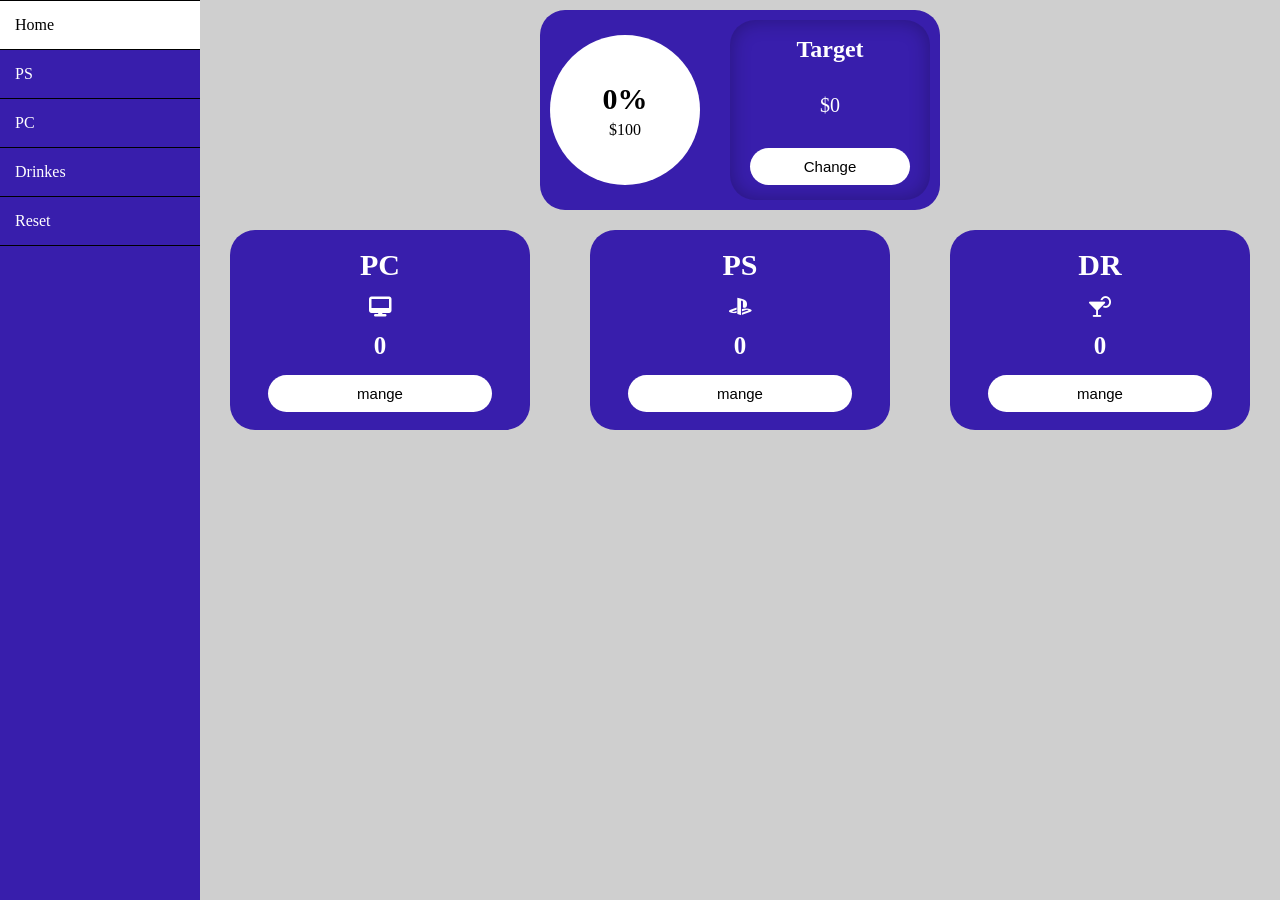
==== index.html @ fc033c26 "Createing system to mange Pc and ps and mony" ====
<!DOCTYPE html>
<html lang="en">

<head>
    <meta charset="UTF-8">
    <meta name="viewport" content="width=device-width, initial-scale=1.0">
    <title>System</title>
    <link rel="stylesheet" href="https://cdnjs.cloudflare.com/ajax/libs/font-awesome/6.5.1/css/all.min.css" />
    <link rel="stylesheet" href="style.css">
</head>

<body>

    <main>
        <nav>
            <ul>
                <li class="Home">Home</li>
                <li>PS</li>
                <li>PC</li>
                <li>Drinkes</li>
                <li>Reset</li>
            </ul>
        </nav>
        <!-- section 1 -->
        <section class="se-1">
            <div class="se-1-d-trget">
                <div class="target-circle ">
                    <p class="target-percint"></p>
                    <p id="Prosses-Target-Number"></p>
                </div>
                <div class="target-ope">
                    <h1>Target</h1>
                    <p id="TargetNumber"></p>
                    <button class="btn-Target" onclick="openPopupTarget()">Change</button>
                </div>
            </div>
            <div class="popup-target">
                <div class="popup-target-header">
                    <button class="btn-Target-popup-Exit" onclick="popupExit()">x</button>
                    <h2>Target</h2>
                </div>
                <input type="number" placeholder="Type Valid Number"  maxlength="0">
                <div class="popup-number-group">
                    <button class="popup-number"  value="9">9</button>
                    <button class="popup-number"  value="8">8</button>
                    <button class="popup-number"  value="7">7</button>
                    <button class="popup-number"  value="6">6</button>
                    <button class="popup-number"  value="5">5</button>
                    <button class="popup-number"  value="4">4</button>
                    <button class="popup-number"  value="3">3</button>
                    <button class="popup-number"  value="2">2</button>
                    <button class="popup-number"  value="1">1</button>
                    <button class="popup-btn-delete" >></button>
                    <button class="popup-number"  value="0">0</button>
                    <button class="popup-btn-delete-all" >C</button>
                </div>
                <button class="btn-Set-Target">Set Target</button>
            </div>
            <!-- div-2 -->
            <!-- <div class="se-1-d-trget">
                <div class="target-circle">
                    <p class="target-percint">70%</p>
                    <p id="Prosses-Target-Number">$5000</p>
                </div>
                <div class="target-ope">
                    <h1>Target</h1>
                    <p id="TargetNumber">$7000</p>
                    <button class="btn-Target">Change</button>
                </div>
            </div> -->

            <!-- section 2 -->
        </section>
        <section class="se-2">
            <div class="se-2-d-1 div-control">
                <h1>PC</h1>
                <i class="fa-solid fa-desktop"></i>
                <p>0</p>
                <button class="btn-mange">mange</button>
            </div>
            <div class="se-2-d-2 div-control">
                <h1>PS</h1>
                <i class="fa-brands fa-playstation"></i>
                <p>0</p>
                <button class="btn-mange">mange</button>
            </div>
            <div class="se-2-d-3 div-control">
                <h1>DR</h1>
                <i class="fa-solid fa-martini-glass-citrus"></i>
                <p>0</p>
                <button class="btn-mange">mange</button>
            </div>

        </section>

    </main>
</body>
<script src="script.js"></script>

</html>
---- style.css ----
* {
  margin: 0;
  padding: 0;
  box-sizing: border-box;
}
body {
  background-color: var(--bodyBac);
  color: #fff;
}
:root {
  --mainBac: rgb(56, 30, 172);
  --bodyBac: rgb(207, 207, 207);
  --mainBorder: 25px;
}
section {
  margin-left: 200px;
}
button {
  width: 80%;
  padding: 10px;
  font-size: 15px;
  border: none;
  background-color: #fff;
  border-radius: var(--mainBorder);
}
button:hover {
  cursor: pointer;
}
nav {
  width: 200px;
  height: 100%;
  background-color: var(--mainBac);
  position: fixed;
  /* opacity: 0; */
}
ul li {
  list-style: none;
  color: #fff;
  padding: 15px;
  transition: ease-in-out 0.5s;
  border-top: 0.3px solid black;
}

ul li:last-child {
  border-bottom: 0.3px solid black;
}
ul li:hover,
.Home {
  background-color: #fff;
  color: black;
  cursor: pointer;
}

.se-1,
.se-2 {
  height: auto;
  display: flex;
  justify-content: space-around;
  flex-wrap: wrap;
}
.se-1-d-trget {
  width: 400px;
  height: 200px;
  margin: 10px;
  padding: 10px;
  display: flex;
  justify-content: space-between;
  align-content: center;
  align-items: center;
  border-radius: var(--mainBorder);
  background-color: var(--mainBac);
}

.target-circle {
  width: 150px;
  height: 150px;
  border-radius: 50%;
  background-color: #fff;
  color: black;
  text-align: center;
  align-content: center;
}
.target-percint {
  font-size: 30px;
  font-weight: 800;
  margin-bottom: 5px;
}
.target-ope {
  width: 200px;
  height: 100%;
  border-radius: var(--mainBorder);
  box-shadow: inset 0px 0px 20px 0px rgba(0, 0, 0, 0.288);
  text-align: center;
  align-content: center;
  align-items: center;
  display: flex;
  flex-direction: column;
  justify-content: space-around;
}
.target-ope p {
  font-size: 20px;
}
.btn-Target {
}
/* float target changer */
.popup-target {
  position: fixed;
  bottom: 28%;
  background-color: gainsboro;
  width: 150px;
  direction: rtl;
  border: solid 1px black;
  height: auto;
  display: flex;
  flex-direction: column;
  justify-content: space-between;
  align-items: start;
  text-align: center;
  opacity: 0;
    pointer-events: none;
  transition: ease-in-out 0.5s all;
  box-shadow:  0px 10px 40px 0px black;
}
.popup-target-header{
    width: 100%;
    display: flex;
    justify-content: space-between;
    align-content: center;
    align-items: center;
    padding-left:15px;
    color: black;
}

.btn-Target-popup-Exit {
  border-radius: 0px;
  width: 40px;
  height: 40px;
  background-color: red;
  color: #fff;
}
.popup-target input {
  width: 100%;
  padding: 10px;
border: none;
text-align: end;
}
.popup-number-group {
  width: 100%;
  padding: 5px;
  background-color: gainsboro;
}
.popup-number-group button{
  width: 40px;
  height: 40px;
  border-radius: 50%;
  transition: ease-in-out 0.5s all;
}
.popup-number:hover {
  background-color: black;
  color: #fff;
}
.btn-Set-Target {
  width: 100%;
  border-radius: 0px;
  transition: all 0.5s ease-in-out;
}
.btn-Set-Target:hover {
  background: black;
  color: #fff;
}
/* section 2 */
.div-control {
  width: 300px;
  height: 200px;
  margin: 10px;
  padding: 10px;
  font-size: 20px;
  font-weight: 600;
  border-radius: var(--mainBorder);
  background-color: var(--mainBac);
  display: flex;
  justify-content: space-around;
  flex-direction: column;
  text-align: center;
  align-items: center;
  align-content: center;
}
.div-control p {
  font-size: 25px;
}

.btn-mange {
}
/* Media */
@media (max-width: 745px) {
  nav {
    display: none;
  }
  section {
    margin: 0;
  }
}
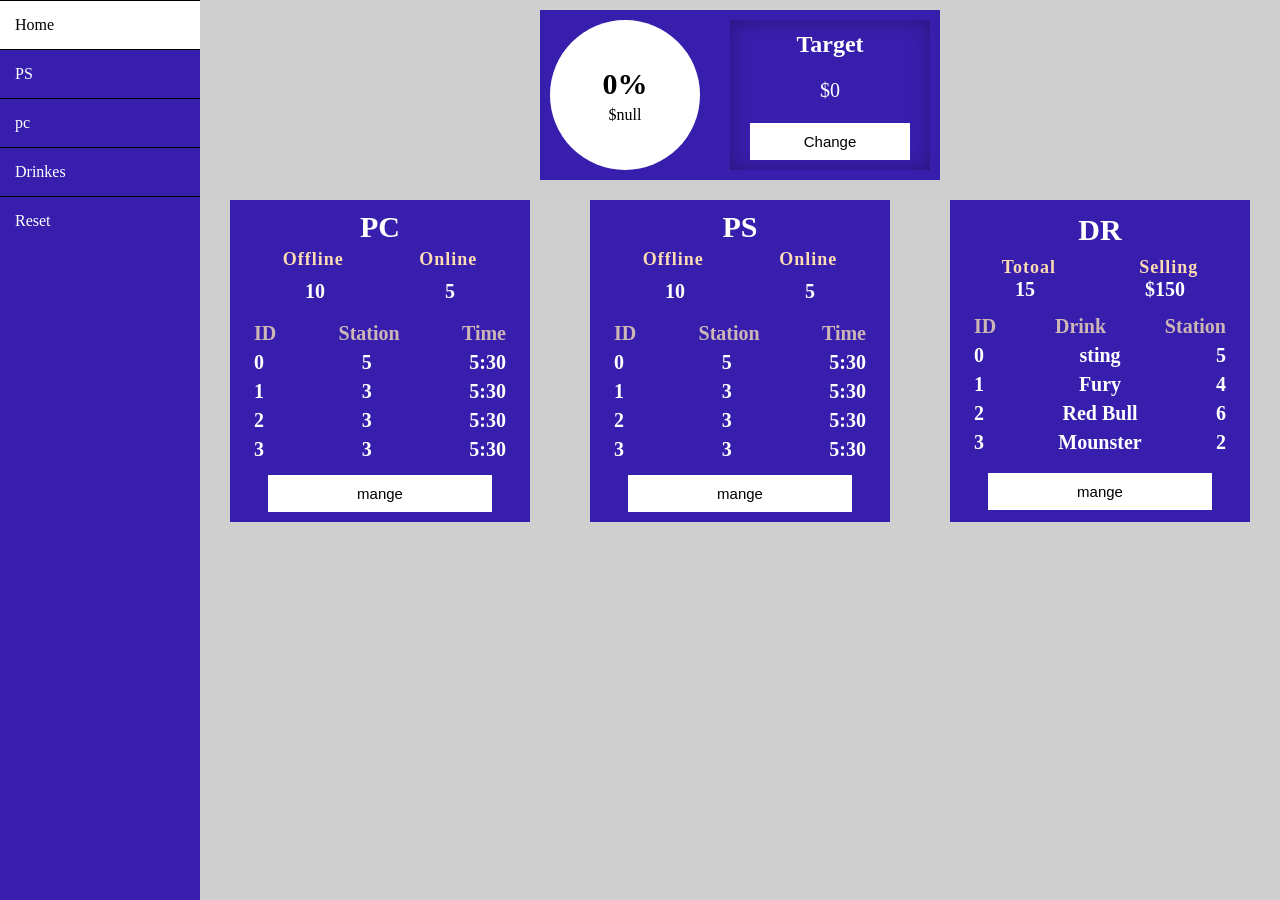
==== commit 4237a9e8: "Refactor HTML structure, enhance CSS styles, and update JavaScript functionality for improved user i" ====
--- a/index.html
+++ b/index.html
@@ -5,7 +5,7 @@
     <meta charset="UTF-8">
     <meta name="viewport" content="width=device-width, initial-scale=1.0">
     <title>System</title>
-    <link rel="stylesheet" href="https://cdnjs.cloudflare.com/ajax/libs/font-awesome/6.5.1/css/all.min.css" />
+    <!-- <link rel="stylesheet" href="https://cdnjs.cloudflare.com/ajax/libs/font-awesome/6.5.1/css/all.min.css" /> -->
     <link rel="stylesheet" href="style.css">
 </head>
 
@@ -14,13 +14,14 @@
     <main>
         <nav>
             <ul>
-                <li class="Home">Home</li>
-                <li>PS</li>
-                <li>PC</li>
-                <li>Drinkes</li>
-                <li>Reset</li>
+                <a><li class="active-nav">Home</li></a>
+                <a href="#"><li>PS</li></a>
+                <a href="pags/pc.html" target="_blank"><li>pc</li></a>
+                <a href="#"><li>Drinkes</li></a>
+                <a href="#"><li>Reset</li></a>
             </ul>
         </nav>
+
         <!-- section 1 -->
         <section class="se-1">
             <div class="se-1-d-trget">
@@ -39,20 +40,20 @@
                     <button class="btn-Target-popup-Exit" onclick="popupExit()">x</button>
                     <h2>Target</h2>
                 </div>
-                <input type="number" placeholder="Type Valid Number"  maxlength="0">
+                <input type="number" placeholder="Type Valid Number" maxlength="0">
                 <div class="popup-number-group">
-                    <button class="popup-number"  value="9">9</button>
-                    <button class="popup-number"  value="8">8</button>
-                    <button class="popup-number"  value="7">7</button>
-                    <button class="popup-number"  value="6">6</button>
-                    <button class="popup-number"  value="5">5</button>
-                    <button class="popup-number"  value="4">4</button>
-                    <button class="popup-number"  value="3">3</button>
-                    <button class="popup-number"  value="2">2</button>
-                    <button class="popup-number"  value="1">1</button>
-                    <button class="popup-btn-delete" >></button>
-                    <button class="popup-number"  value="0">0</button>
-                    <button class="popup-btn-delete-all" >C</button>
+                    <button class="popup-number" value="9">9</button>
+                    <button class="popup-number" value="8">8</button>
+                    <button class="popup-number" value="7">7</button>
+                    <button class="popup-number" value="6">6</button>
+                    <button class="popup-number" value="5">5</button>
+                    <button class="popup-number" value="4">4</button>
+                    <button class="popup-number" value="3">3</button>
+                    <button class="popup-number" value="2">2</button>
+                    <button class="popup-number" value="1">1</button>
+                    <button class="popup-btn-delete">></button>
+                    <button class="popup-number" value="0">0</button>
+                    <button class="popup-btn-delete-all">C</button>
                 </div>
                 <button class="btn-Set-Target">Set Target</button>
             </div>
@@ -75,24 +76,151 @@
             <div class="se-2-d-1 div-control">
                 <h1>PC</h1>
                 <i class="fa-solid fa-desktop"></i>
-                <p>0</p>
+                <div class="se-2-d-body">
+                    <div class="body-d-numbers">
+                        <div>
+                            <h1 class="small-H">Offline</h1>
+                            <h1 class="small-H">Online</h1>
+                        </div>
+                        <div>
+                            <p>10</p>
+                            <p>5</p>
+                        </div>
+                    </div>
+                    <div class="body-d-itme">
+                        <div class="pc-bar-status">
+                            <div class="status-header">
+                                <p>ID</p>
+                                <p>Station</p>
+                                <p>Time</p>
+                            </div>
+                            <div class="itme-status">
+                                <p>0</p>
+                                <p>5</p>
+                                <p>5:30</p>
+                            </div>
+                            <div class="itme-status">
+                                <p>1</p>
+                                <p>3</p>
+                                <p>5:30</p>
+                            </div>
+                            <div class="itme-status">
+                                <p>2</p>
+                                <p>3</p>
+                                <p>5:30</p>
+                            </div>
+                            <div class="itme-status">
+                                <p>3</p>
+                                <p>3</p>
+                                <p>5:30</p>
+                            </div>
+
+
+                        </div>
+
+
+                    </div>
+
+                </div>
                 <button class="btn-mange">mange</button>
             </div>
             <div class="se-2-d-2 div-control">
                 <h1>PS</h1>
                 <i class="fa-brands fa-playstation"></i>
-                <p>0</p>
+                <div class="se-2-d-body">
+                    <div class="body-d-numbers">
+                        <div>
+                            <h1 class="small-H">Offline</h1>
+                            <h1 class="small-H">Online</h1>
+                        </div>
+                        <div>
+                            <p>10</p>
+                            <p>5</p>                        </div>
+                    </div>
+                    <div class="body-d-itme">
+                        <div class="pc-bar-status">
+                            <div class="status-header">
+                                <p>ID</p>
+                                <p>Station</p>
+                                <p>Time</p>
+                            </div>
+                            <div class="itme-status">
+                                <p>0</p>
+                                <p>5</p>
+                                <p>5:30</p>
+                            </div>
+                            <div class="itme-status">
+                                <p>1</p>
+                                <p>3</p>
+                                <p>5:30</p>
+                            </div>
+                            <div class="itme-status">
+                                <p>2</p>
+                                <p>3</p>
+                                <p>5:30</p>
+                            </div>
+                            <div class="itme-status">
+                                <p>3</p>
+                                <p>3</p>
+                                <p>5:30</p>
+                            </div>
+
+
+                        </div>
+
+
+                    </div>
+
+                </div>
                 <button class="btn-mange">mange</button>
             </div>
             <div class="se-2-d-3 div-control">
                 <h1>DR</h1>
                 <i class="fa-solid fa-martini-glass-citrus"></i>
-                <p>0</p>
+                <div class="se-2-d-body">
+                    <div class="body-d-drinks">
+                        <div>
+                            <h1 class="small-H">Totoal</h1>
+                            <h1 class="small-H">Selling</h1>
+                        </div>
+                        <div>
+                            <p>15</p>
+                            <p>$150</p>
+                        </div>
+                    </div>
+                    <div class="body-d-itme">
+                        <div class="pc-bar-status">
+                            <div class="status-header">
+                                <p>ID</p>
+                                <p>Drink</p>
+                                <p>Station</p>
+                            </div>
+                            <div class="itme-status">
+                                <p>0</p>
+                                <p>sting</p>
+                                <p>5</p>
+                            </div>
+                            <div class="itme-status">
+                                <p>1</p>
+                                <p>Fury</p>
+                                <p>4</p>
+                            </div>
+                            <div class="itme-status">
+                                <p>2</p>
+                                <p>Red Bull</p>
+                                <p>6</p>
+                            </div>
+                            <div class="itme-status">
+                                <p>3</p>
+                                <p>Mounster</p>
+                                <p>2</p>
+                            </div>
+                        </div>
+                    </div>
+                </div>
                 <button class="btn-mange">mange</button>
             </div>
-
         </section>
-
     </main>
 </body>
 <script src="script.js"></script>
--- a/style.css
+++ b/style.css
@@ -10,7 +10,7 @@
 :root {
   --mainBac: rgb(56, 30, 172);
   --bodyBac: rgb(207, 207, 207);
-  --mainBorder: 25px;
+    /* --mainBorder:25px; */
 }
 section {
   margin-left: 200px;
@@ -22,6 +22,11 @@
   border: none;
   background-color: #fff;
   border-radius: var(--mainBorder);
+}
+.small-H{
+  font-size: large;
+  letter-spacing: 1px;
+  color: rgb(252, 219, 178);
 }
 button:hover {
   cursor: pointer;
@@ -35,17 +40,23 @@
 }
 ul li {
   list-style: none;
-  color: #fff;
   padding: 15px;
   transition: ease-in-out 0.5s;
   border-top: 0.3px solid black;
 }
 
-ul li:last-child {
-  border-bottom: 0.3px solid black;
-}
+a{
+  text-decoration: none;
+  color: #fff; 
+  transition: ease-in-out 0.5s;
+}
+ul li:hover a{
+ color: black;
+}
+
+
 ul li:hover,
-.Home {
+.active-nav {
   background-color: #fff;
   color: black;
   cursor: pointer;
@@ -59,11 +70,14 @@
   flex-wrap: wrap;
 }
 .se-1-d-trget {
+
   width: 400px;
-  height: 200px;
+  height: auto;
   margin: 10px;
   padding: 10px;
-  display: flex;
+  gap: 15px;
+  display: flex;
+  flex-wrap: wrap;
   justify-content: space-between;
   align-content: center;
   align-items: center;
@@ -87,7 +101,7 @@
 }
 .target-ope {
   width: 200px;
-  height: 100%;
+  height: 150px;
   border-radius: var(--mainBorder);
   box-shadow: inset 0px 0px 20px 0px rgba(0, 0, 0, 0.288);
   text-align: center;
@@ -100,8 +114,7 @@
 .target-ope p {
   font-size: 20px;
 }
-.btn-Target {
-}
+
 /* float target changer */
 .popup-target {
   position: fixed;
@@ -171,7 +184,6 @@
 /* section 2 */
 .div-control {
   width: 300px;
-  height: 200px;
   margin: 10px;
   padding: 10px;
   font-size: 20px;
@@ -185,12 +197,42 @@
   align-items: center;
   align-content: center;
 }
-.div-control p {
-  font-size: 25px;
-}
-
-.btn-mange {
-}
+.se-2-d-body{
+  width: 100%;
+  height: auto;
+  /* background-color: red; */
+}
+.body-d-numbers div{
+display: flex;
+justify-content: space-around;
+padding: 5px;
+}
+.body-d-drinks div{
+  display: flex;
+  justify-content: space-around;
+}
+.body-d-itme{
+  /* background-color: black; */
+  padding: 1px;
+
+}
+.pc-bar-status{
+  margin: 10px;
+
+}
+.status-header{
+  color: rgb(204, 182, 182);
+}
+.status-header,.itme-status{
+  display: flex;
+  justify-content: space-between;
+  text-align: center;
+  align-content: center;
+  align-items: center;
+  padding: 3px;
+  
+}
+
 /* Media */
 @media (max-width: 745px) {
   nav {
@@ -199,4 +241,7 @@
   section {
     margin: 0;
   }
-}
+  .se-1-d-trget {
+    justify-content: center;
+  }
+}
